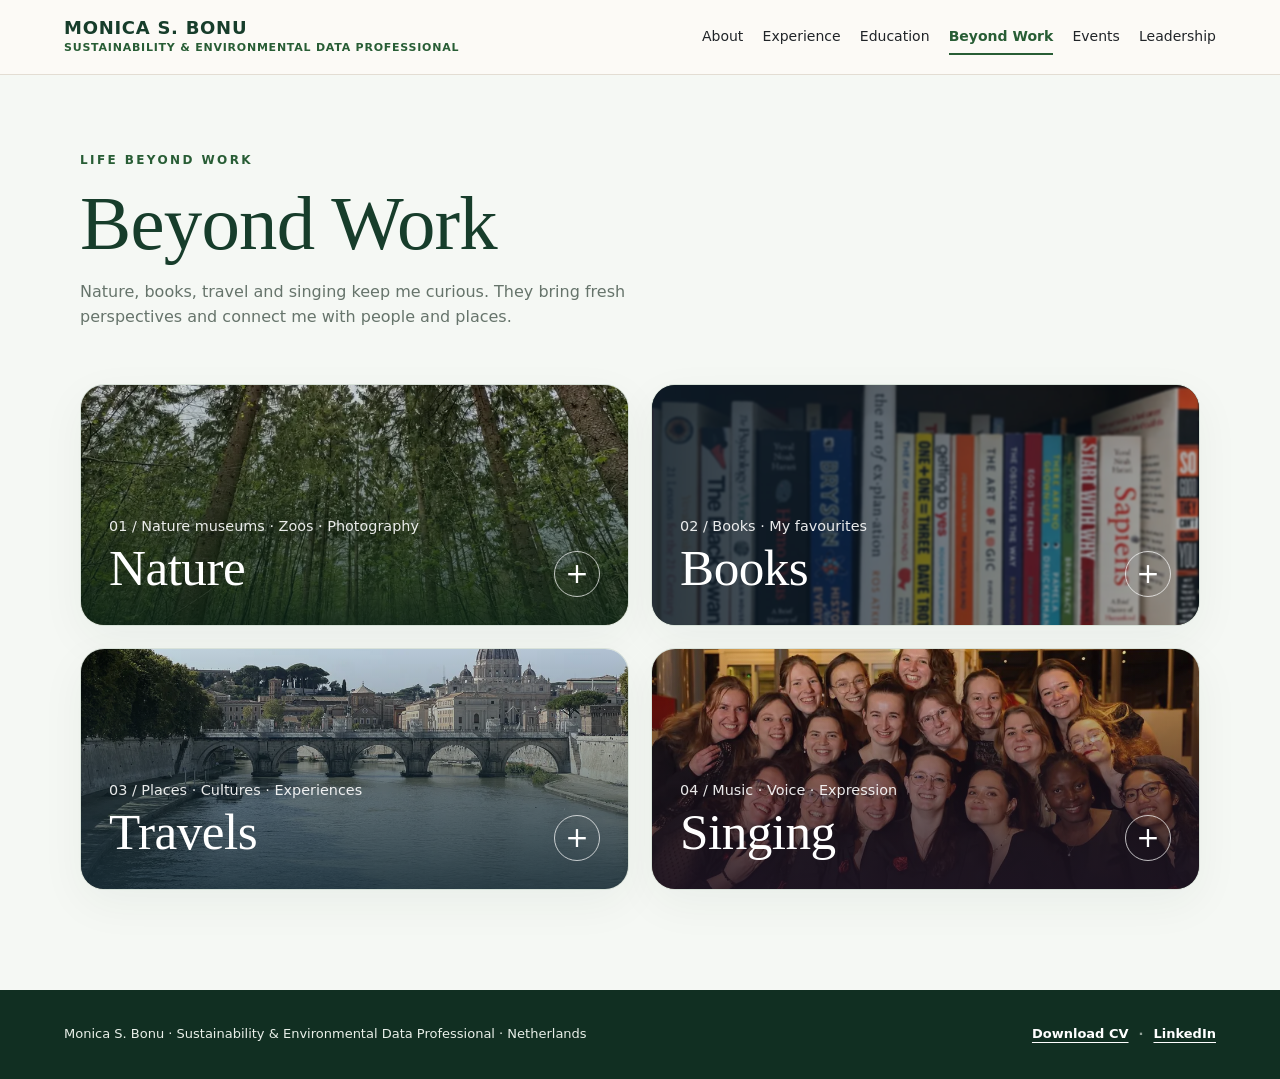
==== beyond-work.html @ 3285ba7b "Add files via upload Website redesign" ====
<!DOCTYPE html>

<html lang="en"><head><meta charset="utf-8"/><meta content="width=device-width, initial-scale=1" name="viewport"/><title>Beyond Work | Monica S. Bonu</title><link rel="icon" href="assets/favicon.svg" type="image/svg+xml"/><link rel="icon" href="assets/favicon-32.png" sizes="32x32" type="image/png"/><link rel="apple-touch-icon" href="assets/apple-touch-icon.png"/><meta name="description" content="Beyond work: nature, books, travel and choir singing. The interests that keep Monica S. Bonu curious and connected."/><link rel="canonical" href="https://monica-bonu.github.io/beyond-work.html"/><meta property="og:type" content="website"/><meta property="og:site_name" content="Monica S. Bonu"/><meta property="og:title" content="Beyond Work | Monica S. Bonu"/><meta property="og:description" content="Beyond work: nature, books, travel and choir singing. The interests that keep Monica S. Bonu curious and connected."/><meta property="og:url" content="https://monica-bonu.github.io/beyond-work.html"/><meta property="og:image" content="https://monica-bonu.github.io/assets/og-image.jpg"/><meta property="og:image:width" content="1200"/><meta property="og:image:height" content="630"/><meta property="og:image:alt" content="Monica S. Bonu, Sustainability and Environmental Data Professional"/><meta name="twitter:card" content="summary_large_image"/><style>
:root{--forest:#173d2b;--leaf:#285d35;--mist:#f5f8f4;--ink:#202c25;--muted:#66746b;--line:#d8e2d9}*{box-sizing:border-box}body{margin:0;background:var(--mist);color:var(--ink);font:16px/1.6 Inter,Arial,sans-serif}a{color:inherit;text-decoration:none}.shell{width:min(1120px,90%);margin:auto}header{background:#fff;border-bottom:1px solid var(--line);position:sticky;top:0;z-index:3}nav{display:flex;align-items:center;justify-content:space-between;min-height:76px;gap:20px}.brand{font-weight:800;letter-spacing:.06em;color:var(--forest)}.links{display:flex;gap:25px;flex-wrap:wrap}.links a{font-size:.92rem}.links .active{color:var(--leaf);font-weight:800}.intro{padding:76px 0 34px}.eyebrow{font-size:.75rem;text-transform:uppercase;letter-spacing:.2em;color:var(--leaf);font-weight:800}h1{font:normal clamp(2.8rem,6vw,5rem)/1.1 Georgia,serif;color:var(--forest);margin:12px 0} .intro p{color:var(--muted);max-width:550px;margin:0}.gallery{padding:20px 0 100px}.interest{background:#fff;border:1px solid var(--line);border-radius:24px;overflow:hidden;box-shadow:0 14px 45px #173d2b0d}.interest summary{cursor:pointer;list-style:none}.interest summary::-webkit-details-marker{display:none}.cover{height:clamp(190px,28vw,290px);position:relative;display:flex;align-items:end;padding:clamp(24px,5vw,52px);background:linear-gradient(0deg,rgba(9,35,21,.8),transparent 70%),radial-gradient(ellipse at 72% 18%,#b5c7a0 0%,transparent 40%),linear-gradient(135deg,#3f6c4c,#7c9c72 48%,#ced6b2);color:white}.cover:before{content:'PHOTO PLACEHOLDER';position:absolute;top:24px;right:24px;border:1px solid #ffffff8a;padding:6px 12px;border-radius:30px;font-size:.68rem;letter-spacing:.15em}.cover h2{font:normal clamp(2.4rem,5vw,4.2rem) Georgia,serif;margin:0}.cover small{display:block;font-size:.9rem;opacity:.9}.expand{margin-left:auto;border:1px solid #ffffffb8;border-radius:50%;width:46px;height:46px;display:grid;place-items:center;font-size:28px;line-height:1}.expand:after{content:'+'}.interest[open] .expand:after{content:'−'}.interest summary:focus-visible{outline:3px solid #b7c95a;outline-offset:-5px}.inside{padding:clamp(20px,4vw,42px)}.inside h3{font-size:.8rem;text-transform:uppercase;letter-spacing:.14em;color:var(--leaf);margin:0 0 18px}.photos{display:grid;grid-template-columns:repeat(3,minmax(0,1fr));gap:12px}.placeholder{min-height:0;aspect-ratio:5/4;border-radius:16px;display:flex;align-items:center;justify-content:center;text-align:center;padding:18px;color:#355943;font-size:.83rem;letter-spacing:.08em;text-transform:uppercase;border:1px dashed #86a18a;background:linear-gradient(145deg,#e1eadd,#bed0bd)}.placeholder:first-child{background:linear-gradient(140deg,#b6c9a4,#e6eddd)}.placeholder:nth-child(2){background:linear-gradient(140deg,#dce9da,#a3bfa6)}.reflection{max-width:730px;font:normal clamp(1.1rem,2.3vw,1.45rem)/1.6 Georgia,serif;color:var(--forest);margin:0 0 24px}.coming{margin-top:32px;color:var(--muted);font-size:.88rem}.coming strong{color:var(--forest)}footer{border-top:1px solid var(--line);padding:30px 0;color:var(--muted);font-size:.82rem}@media(max-width:650px){nav{padding:15px 0;align-items:start;flex-direction:column}.links{gap:14px}.photos{grid-template-columns:repeat(2,minmax(0,1fr))}.photos .placeholder:last-child{grid-column:1/-1;aspect-ratio:2/1}.placeholder{min-height:0;padding:12px;font-size:.72rem}.cover{height:210px;min-height:0}}

.gallery .interest + .interest{margin-top:22px}.books-cover{background:linear-gradient(0deg,rgba(35,29,21,.78),transparent 75%),radial-gradient(ellipse at 78% 20%,#e4c9a2 0%,transparent 40%),linear-gradient(135deg,#6c5946,#a68b6c 52%,#d8c7ab)}.books-photos .placeholder{background:linear-gradient(145deg,#eee5d9,#d5c4ad);border-color:#b9a58b;color:#67523e}.books-photos .placeholder:nth-child(2){background:linear-gradient(145deg,#e1d2bf,#f1e8dc)}.books-photos .placeholder:nth-child(3){background:linear-gradient(145deg,#f0e7da,#d2bca0)}
 .books-photos{display:grid;grid-template-columns:repeat(4,minmax(0,1fr));gap:12px}.books-photos .placeholder{aspect-ratio:3/4;min-height:0;padding:12px;text-align:center}.books-photos .placeholder:nth-child(4){background:linear-gradient(145deg,#e9dfd0,#cdb89d)}@media(max-width:650px){.books-photos{grid-template-columns:repeat(2,minmax(0,1fr))}} 
/* Compact, horizontally scrollable photo galleries */
.photo-carousel{display:flex;align-items:center;gap:10px;min-width:0}
.photo-track{display:flex;gap:12px;overflow-x:auto;scroll-snap-type:x mandatory;scroll-behavior:smooth;scrollbar-width:thin;scrollbar-color:#9ab29d transparent;flex:1;min-width:0;padding:4px 2px 12px}
.photo-track .placeholder{flex:0 0 clamp(150px,25%,230px);scroll-snap-align:start;aspect-ratio:5/4}
.books-photos.photo-track .placeholder{flex-basis:clamp(125px,21%,185px);aspect-ratio:3/4}
.carousel-arrow{flex:0 0 38px;height:38px;border:1px solid var(--line);border-radius:50%;background:#fff;color:var(--forest);font-size:25px;cursor:pointer;display:grid;place-items:center;line-height:1}
.carousel-arrow:hover{background:var(--mist)}.carousel-arrow:focus-visible{outline:2px solid var(--leaf);outline-offset:2px}.carousel-arrow:disabled{opacity:.35;cursor:default}
@media(max-width:650px){.photo-track .placeholder{flex-basis:72%;aspect-ratio:5/4}.books-photos.photo-track .placeholder{flex-basis:54%;aspect-ratio:3/4}.carousel-arrow{flex-basis:32px;height:32px;font-size:21px}.photo-track .placeholder:last-child{grid-column:auto;aspect-ratio:5/4}.books-photos.photo-track .placeholder:last-child{aspect-ratio:3/4}}

.travels-cover{background:linear-gradient(0deg,rgba(24,45,55,.82),transparent 75%),radial-gradient(ellipse at 75% 20%,#e4d4ac 0%,transparent 42%),linear-gradient(135deg,#426f7b,#83a5a4 52%,#d3c4a3)}.travels-photos .placeholder{background:linear-gradient(145deg,#dbe9e7,#b6d0cf);border-color:#8caeb1;color:#315660}.travels-photos .placeholder:nth-child(2){background:linear-gradient(145deg,#e7e4d8,#bbcfcb)}.travels-photos .placeholder:nth-child(3){background:linear-gradient(145deg,#c5d8d5,#e3ece6)}.travels-photos .placeholder:nth-child(4){background:linear-gradient(145deg,#d9e6e6,#a8c3c5)}

.singing-cover{background:linear-gradient(0deg,rgba(43,25,49,.83),transparent 75%),radial-gradient(ellipse at 76% 18%,#d9b4cf 0%,transparent 42%),linear-gradient(135deg,#59405f,#947b9c 52%,#d6bdc9)}.singing-photos .placeholder{background:linear-gradient(145deg,#eee0ec,#d2bcd5);border-color:#b29ab8;color:#604665}.singing-photos .placeholder:nth-child(2){background:linear-gradient(145deg,#dfd3e8,#c9b2d2)}.singing-photos .placeholder:nth-child(3){background:linear-gradient(145deg,#e7d7df,#bfa9ce)}.singing-photos .placeholder:nth-child(4){background:linear-gradient(145deg,#d7c7dc,#f0e2e8)}

.cooking-cover{background:linear-gradient(0deg,rgba(56,42,25,.83),transparent 75%),radial-gradient(ellipse at 76% 18%,#f1d2a4 0%,transparent 42%),linear-gradient(135deg,#866044,#c19b73 52%,#e3c9a3)}.cooking-photos .placeholder{background:linear-gradient(145deg,#f6e9d7,#e8cba6);border-color:#d2b28d;color:#725037}.cooking-photos .placeholder:nth-child(2){background:linear-gradient(145deg,#e5eddc,#c7d7b5)}.cooking-photos .placeholder:nth-child(3){background:linear-gradient(145deg,#f1d9c9,#e4bba5)}.cooking-photos .placeholder:nth-child(4){background:linear-gradient(145deg,#ede2cc,#d3c09b)}
.fashion-cover{background:linear-gradient(0deg,rgba(42,29,43,.84),transparent 75%),radial-gradient(ellipse at 76% 18%,#e8c8db 0%,transparent 42%),linear-gradient(135deg,#6d536c,#b28aa9 52%,#ead5df)}.fashion-photos .placeholder{background:linear-gradient(145deg,#f3e5ef,#d9b9d1);border-color:#c59ebc;color:#684b64}.fashion-photos .placeholder:nth-child(2){background:linear-gradient(145deg,#e5e2ef,#c4bfda)}.fashion-photos .placeholder:nth-child(3){background:linear-gradient(145deg,#f1dfd9,#dfbcb3)}.fashion-photos .placeholder:nth-child(4){background:linear-gradient(145deg,#e9e0e9,#d0bed1)}
/* Personal photographs */
.cover.has-photo{background-size:cover;background-repeat:no-repeat}
.cover.has-photo:before{display:none}
.nature-cover{background-image:linear-gradient(0deg,rgba(9,35,21,.84),rgba(9,35,21,.12)),url('assets/photos/forest.webp');background-position:center 58%}
.books-cover.has-photo{background-image:linear-gradient(90deg,rgba(13,28,42,.92),rgba(13,28,42,.3)),url('assets/photos/book-explanation.webp');background-position:center 42%}
.travels-cover.has-photo{background-image:linear-gradient(0deg,rgba(24,45,55,.88),rgba(24,45,55,.08)),url('assets/photos/travel/river-bridge-960.webp');background-position:center 66%}
.photo-card{display:block;flex:0 0 clamp(220px,32%,340px);scroll-snap-align:start;border:1px solid var(--line);border-radius:16px;overflow:hidden;background:var(--mist)}
.photo-card figure{margin:0}.photo-card img{display:block;width:100%;height:260px;object-fit:cover}.photo-card figcaption{padding:12px 14px;font-size:.85rem;color:var(--forest)}
.photo-card.book-card{flex-basis:240px}.book-card img{height:320px;object-fit:contain;background:#102536}
.photo-card:focus-visible{outline:3px solid var(--leaf);outline-offset:2px}
@media(max-width:650px){.photo-card{flex-basis:84%}.photo-card img{height:250px}.photo-card.book-card{flex-basis:80%}.book-card img{height:320px}}
@media(prefers-reduced-motion:reduce){.photo-track{scroll-behavior:auto}}

/* Responsive two-column interests layout */
.gallery{display:grid;grid-template-columns:repeat(2,minmax(0,1fr));gap:24px;align-items:start}
.gallery .interest{min-width:0;margin:0}
.gallery .interest + .interest{margin-top:0}
.gallery .cover{height:clamp(210px,23vw,270px);padding:clamp(22px,3vw,36px)}
.gallery .cover h2{font-size:clamp(2.2rem,4vw,3.5rem)}
.gallery .inside{padding:clamp(18px,2.5vw,30px)}
.gallery .photo-card{flex-basis:clamp(170px,75%,300px)}
.gallery .photo-card.book-card{flex-basis:clamp(170px,75%,240px)}
@media(max-width:700px){
 .gallery{grid-template-columns:minmax(0,1fr);gap:20px}
 .gallery .cover{height:210px}
 .gallery .photo-card{flex-basis:84%}
 .gallery .photo-card.book-card{flex-basis:80%}
}

/* Restored approved layout and banners */
.gallery{display:grid;grid-template-columns:repeat(2,minmax(0,1fr));gap:22px;align-items:start}
.gallery .interest{min-width:0}.gallery .interest + .interest{margin-top:0}
.gallery .cover{height:240px;padding:28px;gap:16px;overflow:hidden}
.gallery .cover h2{font-size:clamp(2.2rem,4vw,3.3rem)}
.gallery .expand{flex-shrink:0}.gallery .inside{padding:24px}
.nature-cover.has-photo{background-image:linear-gradient(0deg,rgba(9,35,21,.84),rgba(9,35,21,.12)),url('assets/photos/nature/banner.webp');background-position:center 68%;background-size:cover}
.books-cover.has-photo{background:#26312f;isolation:isolate}
.books-cover.has-photo:after{content:"";position:absolute;inset:-3px;background:linear-gradient(90deg,rgba(13,28,42,.88),rgba(13,28,42,.3)),url('assets/photos/books/bookshelf-960.webp') center 55%/cover;filter:blur(1.2px);z-index:-1;pointer-events:none}
.books-photos .book-card img{background:#f2eee7;object-fit:contain}
img{-webkit-user-drag:none;-webkit-touch-callout:none;user-select:none}
@media(max-width:650px){.gallery{grid-template-columns:minmax(0,1fr)}.gallery .cover{height:210px;padding:24px}}

.singing-cover.has-photo{background-image:linear-gradient(0deg,rgba(30,20,35,.85),rgba(30,20,35,.12)),url('assets/photos/singing/choir-friends-960.webp');background-position:center 40%;background-size:cover}
.singing-photos .photo-card img{object-fit:contain;background:#f1edf2}
</style><link rel="stylesheet" href="assets/site.css"/><script src="assets/site.js" defer></script></head><body><header class="site-header"><div class="site-header-inner"><a class="site-brand" href="index.html"><span class="site-name">Monica S. Bonu</span><span class="site-role">Sustainability &amp; Environmental Data Professional</span></a><nav class="site-nav" id="site-menu" aria-label="Main"><a href="index.html">About</a><a href="experience.html">Experience</a><a href="education.html">Education</a><a href="beyond-work.html" class="active" aria-current="page">Beyond Work</a><a href="events.html">Events</a><a href="leadership.html">Leadership</a></nav></div></header><main><section class="intro shell"><div class="eyebrow">Life beyond work</div><h1>Beyond Work</h1><p>Nature, books, travel and singing keep me curious. They bring fresh perspectives and connect me with people and places.</p></section><section class="gallery shell"><details class="interest"><summary aria-label="Expand Nature photo gallery"><div class="cover nature-cover has-photo"><div><small>01 / Nature museums · Zoos · Photography</small><h2>Nature</h2></div><span aria-hidden="true" class="expand"></span></div></summary><div class="inside"><p class="reflection">I find nature fascinating. Whether I'm in a nature museum, at a zoo or taking photographs, I'm reminded how much we can learn from it.</p><h3>Moments in nature · Photo gallery</h3><div class="photo-carousel"><button aria-controls="interest-gallery-1" aria-label="Scroll photos left" class="carousel-arrow" data-direction="-1" type="button">‹</button><div class="photo-track" id="interest-gallery-1"><div class="photo-card"><figure><img draggable="false" src="assets/photos/nature/forest-480.webp" srcset="assets/photos/nature/forest-480.webp 1x, assets/photos/nature/forest-960.webp 2x" alt="Oosterbeek West" width="360" height="480" loading="lazy" decoding="async"/><figcaption>Oosterbeek West</figcaption></figure></div><div class="photo-card"><figure><img draggable="false" src="assets/photos/nature/niagara-480.webp" srcset="assets/photos/nature/niagara-480.webp 1x, assets/photos/nature/niagara-960.webp 2x" alt="Niagara Falls, Canada" width="480" height="360" loading="lazy" decoding="async"/><figcaption>Niagara Falls, Canada</figcaption></figure></div><div class="photo-card"><figure><img draggable="false" src="assets/photos/nature/flamingos-480.webp" srcset="assets/photos/nature/flamingos-480.webp 1x, assets/photos/nature/flamingos-960.webp 2x" alt="Flamingos: Ouwehands Dierenpark Rhenen" width="480" height="270" loading="lazy" decoding="async"/><figcaption>Flamingos: Ouwehands Dierenpark Rhenen</figcaption></figure></div><div class="photo-card"><figure><img draggable="false" src="assets/photos/nature/beach-480.webp" srcset="assets/photos/nature/beach-480.webp 1x, assets/photos/nature/beach-960.webp 2x" alt="Scheveningen Beach, Den Haag" width="480" height="360" loading="lazy" decoding="async"/><figcaption>Scheveningen Beach, Den Haag</figcaption></figure></div></div><button aria-controls="interest-gallery-1" aria-label="Scroll photos right" class="carousel-arrow" data-direction="1" type="button">›</button></div></div></details><details class="interest"><summary aria-label="Expand Books photo gallery"><div class="cover books-cover has-photo"><div><small>02 / Books · My favourites</small><h2>Books</h2></div><span aria-hidden="true" class="expand"></span></div></summary><div class="inside"><p class="reflection">I enjoy books about how people think, decide and communicate. They shape how I approach complex questions and explain my work.</p><h3>Favourite Books</h3><div class="photo-carousel"><button aria-controls="interest-gallery-2" aria-label="Scroll photos left" class="carousel-arrow" data-direction="-1" type="button">‹</button><div class="books-photos photo-track" id="interest-gallery-2"><div class="photo-card book-card"><figure><img draggable="false" src="assets/photos/books/sapiens-480.webp" srcset="assets/photos/books/sapiens-480.webp 1x, assets/photos/books/sapiens-960.webp 2x" alt="Sapiens · Yuval Noah Harari" width="341" height="480" loading="lazy" decoding="async"/><figcaption>Sapiens · Yuval Noah Harari</figcaption></figure></div><div class="photo-card book-card"><figure><img draggable="false" src="assets/photos/books/start-with-why-480.webp" srcset="assets/photos/books/start-with-why-480.webp 1x, assets/photos/books/start-with-why-960.webp 2x" alt="Start With Why · Simon Sinek" width="319" height="480" loading="lazy" decoding="async"/><figcaption>Start With Why · Simon Sinek</figcaption></figure></div><div class="photo-card book-card"><figure><img draggable="false" src="assets/photos/books/art-of-explanation-480.webp" srcset="assets/photos/books/art-of-explanation-480.webp 1x, assets/photos/books/art-of-explanation-960.webp 2x" alt="The Art of Explanation · Ros Atkins" width="327" height="480" loading="lazy" decoding="async"/><figcaption>The Art of Explanation · Ros Atkins</figcaption></figure></div><div class="photo-card book-card"><figure><img draggable="false" src="assets/photos/books/thinking-fast-and-slow-480.webp" srcset="assets/photos/books/thinking-fast-and-slow-480.webp 1x, assets/photos/books/thinking-fast-and-slow-960.webp 2x" alt="Thinking, Fast and Slow · Daniel Kahneman" width="324" height="480" loading="lazy" decoding="async"/><figcaption>Thinking, Fast and Slow · Daniel Kahneman</figcaption></figure></div></div><button aria-controls="interest-gallery-2" aria-label="Scroll photos right" class="carousel-arrow" data-direction="1" type="button">›</button></div></div></details><details class="interest"><summary aria-label="Expand Travels photo gallery"><div class="cover travels-cover has-photo"><div><small>03 / Places · Cultures · Experiences</small><h2>Travels</h2></div><span aria-hidden="true" class="expand"></span></div></summary><div class="inside"><p class="reflection">Travel lets me see how different cities manage space, water and heritage. It's where my planning background meets my curiosity.</p><h3>Places I've explored · Photo gallery</h3><div class="photo-carousel"><button aria-controls="interest-gallery-3" aria-label="Scroll travel photos left" class="carousel-arrow" data-direction="-1" type="button">‹</button><div class="travels-photos photo-track" id="interest-gallery-3"><div class="photo-card"><figure><img src="assets/photos/travel/river-bridge-480.webp" srcset="assets/photos/travel/river-bridge-480.webp 1x, assets/photos/travel/river-bridge-960.webp 2x" alt="River views, Rome" width="4032" height="3024" loading="lazy" decoding="async"/><figcaption>River views, Rome</figcaption></figure></div><div class="photo-card"><figure><img src="assets/photos/travel/little-mermaid-480.webp" srcset="assets/photos/travel/little-mermaid-480.webp 1x, assets/photos/travel/little-mermaid-960.webp 2x" alt="The Little Mermaid, Copenhagen" width="3024" height="4032" loading="lazy" decoding="async"/><figcaption>The Little Mermaid, Copenhagen</figcaption></figure></div><div class="photo-card"><figure><img src="assets/photos/travel/island-church-480.webp" srcset="assets/photos/travel/island-church-480.webp 1x, assets/photos/travel/island-church-960.webp 2x" alt="Bled Lake, Slovenia" width="3024" height="4032" loading="lazy" decoding="async"/><figcaption>Bled Lake, Slovenia</figcaption></figure></div><div class="photo-card"><figure><img src="assets/photos/travel/toronto-480.webp" srcset="assets/photos/travel/toronto-480.webp 1x, assets/photos/travel/toronto-960.webp 2x" alt="Toronto, Canada" width="4032" height="3024" loading="lazy" decoding="async"/><figcaption>Toronto, Canada</figcaption></figure></div><div class="photo-card"><figure><img src="assets/photos/travel/colosseum-480.webp" srcset="assets/photos/travel/colosseum-480.webp 1x, assets/photos/travel/colosseum-960.webp 2x" alt="Colosseum, Rome" width="4032" height="3024" loading="lazy" decoding="async"/><figcaption>Colosseum, Rome</figcaption></figure></div></div><button aria-controls="interest-gallery-3" aria-label="Scroll travel photos right" class="carousel-arrow" data-direction="1" type="button">›</button></div></div></details><details class="interest"><summary aria-label="Expand Singing photo gallery"><div class="cover singing-cover has-photo"><div><small>04 / Music · Voice · Expression</small><h2>Singing</h2></div><span aria-hidden="true" class="expand"></span></div></summary><div class="inside"><p class="reflection">From 2022 to 2024, I sang with WSKOV, the Wageningen student choir and orchestra, and served on its <a href="leadership.html">Music Selection Committee</a>.</p><h3>Singing moments · Photo gallery</h3><div class="photo-carousel"><button aria-controls="interest-gallery-4" aria-label="Scroll singing photos left" class="carousel-arrow" data-direction="-1" type="button">‹</button><div class="singing-photos photo-track" id="interest-gallery-4"><div class="photo-card"><figure><img src="assets/photos/singing/choir-performance-480.webp" srcset="assets/photos/singing/choir-performance-480.webp 1x, assets/photos/singing/choir-performance-960.webp 2x" alt="A choir performing with music folders" width="2048" height="1365" loading="lazy" decoding="async"/><figcaption>WSKOV concert 2022</figcaption></figure></div><div class="photo-card"><figure><img src="assets/photos/singing/choir-portrait-480.webp" srcset="assets/photos/singing/choir-portrait-480.webp 1x, assets/photos/singing/choir-portrait-960.webp 2x" alt="Black-and-white choir group portrait in a church" width="3377" height="3024" loading="lazy" decoding="async"/><figcaption>WSKOV concert 2022</figcaption></figure></div><div class="photo-card"><figure><img src="assets/photos/singing/concert-480.webp" srcset="assets/photos/singing/concert-480.webp 1x, assets/photos/singing/concert-960.webp 2x" alt="Choir members and orchestral musicians in a concert venue" width="4032" height="3024" loading="lazy" decoding="async"/><figcaption>WSKOV concert 2023</figcaption></figure></div><div class="photo-card"><figure><img src="assets/photos/singing/choir-friends-480.webp" srcset="assets/photos/singing/choir-friends-480.webp 1x, assets/photos/singing/choir-friends-960.webp 2x" alt="Choir members gathered for a group photograph" width="1080" height="668" loading="lazy" decoding="async"/><figcaption>WSKOV concert 2024</figcaption></figure></div><div class="photo-card"><figure><img src="assets/photos/singing/performance-480.webp" srcset="assets/photos/singing/performance-480.webp 1x, assets/photos/singing/performance-960.webp 2x" alt="Monica singing from a music score" width="1080" height="1920" loading="lazy" decoding="async"/><figcaption>In performance</figcaption></figure></div></div><button aria-controls="interest-gallery-4" aria-label="Scroll singing photos right" class="carousel-arrow" data-direction="1" type="button">›</button></div></div></details></section></main><footer class="site-footer"><div class="site-footer-inner"><div class="site-footer-name">Monica S. Bonu · Sustainability &amp; Environmental Data Professional · Netherlands</div><div class="site-footer-links"><a href="Monica-Bonu-CV.pdf" download>Download CV</a><span aria-hidden="true">·</span><a href="https://www.linkedin.com/in/monica-bonu" target="_blank" rel="noopener noreferrer">LinkedIn</a></div></div></footer><script>document.querySelectorAll('.photo-carousel').forEach(carousel => {
  const track = carousel.querySelector('.photo-track');
  const buttons = carousel.querySelectorAll('.carousel-arrow');
  function updateButtons(){
    buttons[0].disabled = track.scrollLeft <= 2;
    buttons[1].disabled = track.scrollLeft + track.clientWidth >= track.scrollWidth - 2;
  }
  buttons.forEach(button => button.addEventListener('click', () => {
    const item = track.querySelector('.photo-card, .placeholder');
    const distance = item ? item.getBoundingClientRect().width + 12 : track.clientWidth * .75;
    track.scrollBy({left: Number(button.dataset.direction) * distance, behavior:'smooth'});
  }));
  track.addEventListener('scroll', updateButtons, {passive:true});
  new ResizeObserver(updateButtons).observe(track);
  carousel.closest('details').addEventListener('toggle', updateButtons);
  updateButtons();
});</script><script src="assets/image-protection.js" defer></script></body></html>
---- assets/site.css ----
/* Shared site styles - mobile menu */
.menu-toggle{display:none;align-items:center;justify-content:center;width:44px;height:44px;margin-left:auto;padding:0;border:1px solid rgba(23,61,43,.25);border-radius:10px;background:#fff;color:#173d2b;cursor:pointer;flex-shrink:0}
.menu-toggle:focus-visible{outline:3px solid #39734b;outline-offset:2px}
.menu-toggle-bars,.menu-toggle-bars:before,.menu-toggle-bars:after{display:block;width:20px;height:2px;background:currentColor;border-radius:2px;transition:transform .2s ease,background .2s ease}
.menu-toggle-bars{position:relative}
.menu-toggle-bars:before,.menu-toggle-bars:after{content:"";position:absolute;left:0}
.menu-toggle-bars:before{top:-6px}.menu-toggle-bars:after{top:6px}
.menu-open .menu-toggle-bars{background:transparent}
.menu-open .menu-toggle-bars:before{transform:translateY(6px) rotate(45deg)}
.menu-open .menu-toggle-bars:after{transform:translateY(-6px) rotate(-45deg)}
@media(max-width:900px){
  header{position:sticky;top:0}
  header nav.shell,header .header-inner{flex-direction:row!important;align-items:center!important;flex-wrap:nowrap!important;padding-top:0!important;padding-bottom:0!important;min-height:68px}
  .menu-toggle{display:inline-flex}
  header .links,header .nav{display:none!important}
  header.menu-open .links,header.menu-open .nav{display:flex!important;flex-direction:column;gap:0;position:absolute;top:100%;left:0;right:0;background:#fcfaf6;padding:8px 6vw 18px;border-bottom:1px solid #d8d1c7;box-shadow:0 14px 30px rgba(17,47,34,.12);max-height:calc(100vh - 80px);overflow-y:auto}
  header.menu-open .links a,header.menu-open .nav a{display:block;padding:13px 0;font-size:15px!important;letter-spacing:.02em;border-bottom:1px solid rgba(23,61,43,.1);text-decoration:none}
  header.menu-open .links a:last-child,header.menu-open .nav a:last-child{border-bottom:0}
}
@media(prefers-reduced-motion:reduce){.menu-toggle-bars,.menu-toggle-bars:before,.menu-toggle-bars:after{transition:none}}

/* Home hero headline */
.hero h1.hero-title{font-size:clamp(36px,4.2vw,56px);line-height:1.08;letter-spacing:-.025em;margin:14px 0 22px;color:#173d2b}
.hero-lead{font-size:clamp(18px,1.6vw,21px);line-height:1.6;color:#2f3a34;max-width:640px;margin:0 0 30px;padding-bottom:28px;border-bottom:1px solid #d8d1c7}

/* Header positioning line - larger and upright for readability */
header .sub{font-size:12px;font-style:normal;letter-spacing:.08em;margin-top:2px}
@media(max-width:480px){header .sub{font-size:10.5px;letter-spacing:.05em;line-height:1.4}}
header .sub,header .nav a{white-space:nowrap}
header .nav{gap:clamp(14px,1.6vw,24px)}
@media(max-width:480px){header .sub{white-space:normal}}
/* Home header: use the menu button below 1180px so the long nav never overflows */
@media(max-width:1180px){
  header .header-inner .menu-toggle{display:inline-flex}
  header .header-inner .nav{display:none!important}
  header.menu-open .header-inner .nav{display:flex!important;flex-direction:column;gap:0;position:absolute;top:100%;left:0;right:0;background:#fcfaf6;padding:8px 6vw 18px;border-bottom:1px solid #d8d1c7;box-shadow:0 14px 30px rgba(17,47,34,.12)}
  header.menu-open .header-inner .nav a{display:block;padding:13px 0;font-size:15px!important;border-bottom:1px solid rgba(23,61,43,.1);text-decoration:none}
  header.menu-open .header-inner .nav a:last-child{border-bottom:0}
}

/* Contact buttons (hero) and footer contact links */
.hero-cta{display:flex;flex-wrap:wrap;gap:12px;margin:0 0 34px}
.hero-cta .button{display:inline-flex;align-items:center;gap:9px;padding:13px 20px;border-radius:999px;font-size:13px;font-weight:800;letter-spacing:.03em;text-decoration:none;border:1.5px solid #173d2b;transition:background .15s,color .15s}
.hero-cta .cta-primary{background:#173d2b;color:#fff}
.hero-cta .cta-primary:hover{background:#285d35;border-color:#285d35}
.hero-cta .cta-secondary{background:transparent;color:#173d2b}
.hero-cta .cta-secondary:hover{background:#173d2b;color:#fff}
.hero-cta .button:focus-visible,.footer-contact a:focus-visible{outline:3px solid #39734b;outline-offset:3px}
.footer-contact{display:block;margin-top:14px;font-size:13px;font-weight:700}
.footer-contact a{color:inherit;text-decoration:underline;text-underline-offset:4px}
.footer-contact span{margin:0 10px;opacity:.6}
.contact .contact-list{align-content:start;gap:14px}

/* Home contact section */
.home-contact{padding:90px 0 100px;background:#fcfaf6;border-top:1px solid #d8d1c7}
.home-contact-box{background:#173d2b;color:#fff;border-radius:26px;padding:48px;display:grid;grid-template-columns:1.3fr 1fr;gap:40px;align-items:center}
.home-contact .eyebrow{color:#a9d2b0}
.home-contact h2{font-size:clamp(28px,3.2vw,40px);line-height:1.12;margin:10px 0 12px;color:#fff}
.home-contact p{margin:0;color:#d6dfd9;font-size:16px}
.home-contact-links{display:flex;flex-wrap:wrap;gap:12px;justify-content:flex-end}
.hc-btn{display:inline-block;padding:13px 22px;border-radius:999px;font-size:13px;font-weight:800;letter-spacing:.03em;text-decoration:none;border:1.5px solid #fff}
.hc-primary{background:#fff;color:#173d2b}.hc-primary:hover{background:#dfe6d9}
.hc-secondary{color:#fff}.hc-secondary:hover{background:rgba(255,255,255,.12)}
.hc-btn:focus-visible{outline:3px solid #d8bc86;outline-offset:3px}
@media(max-width:800px){.home-contact{padding:60px 0}.home-contact-box{grid-template-columns:1fr;padding:32px 26px;gap:24px}.home-contact-links{justify-content:flex-start}}
/* Tighter space above the home headline */
.hero h1.hero-title{margin-top:0}
.hero .hero-copy{padding-top:56px;padding-bottom:56px}
.hero{min-height:0}
@media(max-width:900px){.hero .hero-copy{padding-top:40px}}

/* Experience page: open project cards */
#projects .project{display:flex;flex-direction:column}
#projects .project h3{font-size:1.15rem;line-height:1.3;margin:0 0 6px}
#projects .project .meta{white-space:normal}
#projects .project-summary{margin:14px 0 12px;font-weight:600;color:#18231d;line-height:1.5}
#projects .project-tags{gap:6px;margin-bottom:4px}
#projects .project-tags .chip{padding:4px 9px;font-size:.76rem}
#projects .project ul{margin-top:14px;padding-top:14px;border-top:1px solid #d8e2d9}
#projects .project p:last-child{margin:auto 0 0;padding-top:10px;font-weight:700}

/* Collapsible project bullets */
#projects .project-more{margin-top:14px;padding-top:12px;border-top:1px solid #d8e2d9}
#projects .project-more summary{cursor:pointer;list-style:none;display:inline-flex;align-items:center;gap:8px;font-weight:700;font-size:.92rem;color:#39734b;padding:4px 0}
#projects .project-more summary::-webkit-details-marker{display:none}
#projects .project-more summary::after{content:"+";font-size:1.2rem;line-height:1;font-weight:400}
#projects .project-more[open] summary::after{content:"\2212"}
#projects .project-more summary:hover{text-decoration:underline}
#projects .project-more summary:focus-visible{outline:2px solid #39734b;outline-offset:4px;border-radius:4px}
#projects .project-more .pm-open,#projects .project-more[open] .pm-closed{display:none}
#projects .project-more[open] .pm-open{display:inline}
#projects .project-more ul{margin-top:10px;padding-top:0;border-top:0}
#projects .grid{align-items:start}
#projects .project p:last-child{margin-top:8px}

/* Home: featured work strip */
.featured{background:#fcfaf6;border-top:1px solid #d8d1c7;padding:64px 0 70px}
.featured-head{display:flex;align-items:baseline;justify-content:space-between;gap:20px;margin-bottom:28px}
.featured-head h2{font-size:clamp(30px,3.2vw,40px);line-height:1.1;margin:0;color:#173d2b}
.featured-all{color:#285d35;font-weight:800;font-size:13px;text-decoration:none;border-bottom:1px solid rgba(40,93,53,.35);padding-bottom:3px;white-space:nowrap}
.featured-grid{display:grid;grid-template-columns:repeat(3,minmax(0,1fr));gap:20px}
.featured-card{display:flex;flex-direction:column;background:#fff;border:1px solid #ded9d0;border-radius:18px;padding:24px;text-decoration:none;color:#202428;transition:border-color .15s,box-shadow .15s,transform .15s}
.featured-card:hover{border-color:#285d35;box-shadow:0 12px 30px rgba(17,47,34,.10);transform:translateY(-2px)}
.featured-card:focus-visible{outline:3px solid #285d35;outline-offset:3px}
.fc-org{font-size:12px;font-weight:700;color:#6d737a;letter-spacing:.02em}
.featured-card h3{font-size:21px;line-height:1.25;margin:8px 0 10px;color:#173d2b}
.featured-card p{font-size:14.5px;line-height:1.6;margin:0 0 16px;color:#4f5853}
.fc-tags{display:flex;flex-wrap:wrap;gap:6px;margin-bottom:18px}
.fc-tags span{background:#dfe6d9;color:#173d2b;border-radius:999px;padding:4px 10px;font-size:12px;font-weight:700}
.fc-more{margin-top:auto;font-size:13px;font-weight:800;color:#285d35}
@media(max-width:900px){.featured-grid{grid-template-columns:1fr}.featured{padding:48px 0 54px}}
#projects .project{scroll-margin-top:96px}
@media(prefers-reduced-motion:reduce){.featured-card{transition:none}.featured-card:hover{transform:none}}

/* Experience page header */
.hero h1.exp-title{font-size:clamp(2.2rem,4.5vw,3.4rem);line-height:1.05;letter-spacing:-.04em;margin:10px 0 16px;color:#173f2a}
.hero p.exp-lead{font-size:clamp(1.05rem,1.5vw,1.25rem);line-height:1.6;color:#2f3a34;max-width:760px;margin:0}

/* Experience page: tighter spacing */
.page-experience .hero{padding:44px 0 36px}
.page-experience .hero h1.exp-title{margin:0 0 12px}
.page-experience .section{padding:44px 0}
.page-experience .section-title{margin-bottom:20px}
.page-experience .section-title h2{font-size:clamp(1.7rem,3vw,2.3rem)}
.page-experience .grid{gap:16px}
.page-experience .card{padding:22px 24px}
.page-experience .skill-card{padding:18px 20px}
.page-experience .skill-card h3{margin-bottom:10px}
.page-experience .role ul{margin-top:12px}
.page-experience .role li{margin:5px 0}
.page-experience #projects .project-summary{margin:10px 0 10px}
.page-experience #projects .project-more{margin-top:10px;padding-top:8px}
.page-experience .company-section{padding-top:28px;padding-bottom:28px}
@media(max-width:800px){.page-experience .hero{padding:32px 0 28px}.page-experience .section{padding:34px 0}.page-experience .card{padding:18px}}

/* ===== Unified design system (fix 12): sans-serif UI, serif headings ===== */
body{font-family:Inter,ui-sans-serif,system-ui,-apple-system,"Segoe UI",Arial,sans-serif}
h1,h2{font-family:Georgia,"Times New Roman",serif!important;letter-spacing:-.01em!important}
/* Header */
.site-header{position:sticky!important;top:0;z-index:50;background:rgba(252,250,246,.96)!important;backdrop-filter:blur(12px);border-top:0!important;border-bottom:1px solid #e3ddd3}
.site-header-inner{width:min(1180px,90vw);margin:0 auto;min-height:74px;display:flex;align-items:center;justify-content:space-between;gap:28px}
.site-brand{display:flex;flex-direction:column;gap:3px;text-decoration:none!important;color:#173d2b;flex-shrink:0}
.site-name{font-size:18px;font-weight:800;letter-spacing:.04em;text-transform:uppercase;line-height:1.1}
.site-role{font-size:11px;font-weight:700;letter-spacing:.07em;text-transform:uppercase;color:#285d35;line-height:1.3}
.site-header .site-nav{display:flex!important;flex-direction:row!important;align-items:center;flex-wrap:nowrap;gap:clamp(14px,1.5vw,22px);height:auto!important;min-height:0!important;padding:0!important}
.site-nav a{font-size:14px;color:#202428;text-decoration:none;white-space:nowrap;padding:6px 0;border-bottom:2px solid transparent}
.site-nav a:hover{color:#285d35}
.site-nav a.active{color:#285d35;font-weight:700;border-bottom-color:#285d35;text-decoration:none}
.site-nav a:focus-visible,.site-brand:focus-visible{outline:3px solid #39734b;outline-offset:3px;border-radius:4px}
.site-header .menu-toggle{margin-left:auto}
@media(max-width:980px){
  .site-header .menu-toggle{display:inline-flex}
  .site-header .site-nav{display:none!important}
  .site-header.menu-open .site-nav{display:flex!important;flex-direction:column!important;align-items:stretch;gap:0;position:absolute;top:100%;left:0;right:0;background:#fcfaf6;padding:8px 5vw 18px!important;border-bottom:1px solid #d8d1c7;box-shadow:0 14px 30px rgba(17,47,34,.12);max-height:calc(100vh - 80px);overflow-y:auto}
  .site-header.menu-open .site-nav a{padding:13px 0;font-size:15px;border-bottom:1px solid rgba(23,61,43,.1)}
  .site-header.menu-open .site-nav a:last-child{border-bottom:0}
  .site-header.menu-open .site-nav a.active{border-bottom-color:rgba(23,61,43,.1)}
}
@media(max-width:480px){.site-name{font-size:16px}.site-role{font-size:9.5px;letter-spacing:.04em}.site-header-inner{min-height:66px;gap:12px}}
/* Footer */
.site-footer{background:#112f22!important;color:#e9efe9!important;padding:34px 0!important;border-top:0!important;text-align:left!important;font-size:13px!important}
.site-footer-inner{width:min(1180px,90vw);margin:0 auto;display:flex;flex-wrap:wrap;justify-content:space-between;align-items:center;gap:12px 24px}
.site-footer-links{font-weight:700}
.site-footer-links a{color:#fff;text-decoration:underline;text-underline-offset:4px}
.site-footer-links span{margin:0 10px;opacity:.6}
.site-footer a:focus-visible{outline:3px solid #d8bc86;outline-offset:3px}

/* Education page heading */
.education-hero h1.edu-title{font-size:clamp(2rem,4vw,3.2rem);line-height:1.08;margin:0 0 14px;color:#173f2a;max-width:620px}
/* Mobile home: headline before portrait */
@media(max-width:900px){
  .hero .hero-copy{order:-1;padding-bottom:28px}
  .hero .photo-panel{padding-top:36px;padding-bottom:36px}
  .hero .portrait{height:340px;max-width:290px;margin:0 auto}
  .hero .photo-caption{margin-left:auto;margin-right:auto;text-align:center}
}
.education-hero{padding:56px 0 44px!important}
@media(max-width:700px){.education-hero{min-height:0!important;padding:290px 0 28px!important;align-items:flex-end}.education-hero:before{bottom:auto!important;height:330px!important;background-size:cover!important;background-position:center 25%!important}.education-hero h1.edu-title{font-size:2rem}}

/* Education: years on fellowships and certifications */
.edu-year{font-size:.86rem;color:#657069;margin-top:2px}

/* Image protection: only Nature and Books photos */
img{-webkit-user-drag:auto;-webkit-touch-callout:default;user-select:auto}
img[src*="/nature/"],img[src*="/books/"],img[src*="photos/forest.webp"],img[src*="book-explanation.webp"]{-webkit-user-drag:none;-webkit-touch-callout:none;user-select:none}

/* Events page: visible takeaways, tags, 3-column grid */
.event-takeaway{margin:12px 0 10px;font-size:.95rem;line-height:1.55;color:#18231d;font-weight:600}
.event-tags{display:flex;flex-wrap:wrap;gap:6px;margin-bottom:6px}
.event-tags span{background:#dfeadf;color:#173f2a;border-radius:999px;padding:4px 10px;font-size:.76rem;font-weight:700}
@media(min-width:1000px){.events{grid-template-columns:repeat(3,minmax(0,1fr))!important;align-items:start}}

/* Leadership page: takeaways and photo layout */
.role-takeaway{margin:10px 0 10px;font-size:.95rem;line-height:1.55;color:#18231d;font-weight:600}
.roles{align-items:start}
.council-photos{grid-template-columns:1fr 1fr!important;gap:10px!important}
.council-photos figure:first-child{grid-column:1/-1}
.council-photos img{aspect-ratio:4/3;object-fit:cover;object-position:center 30%;height:auto}
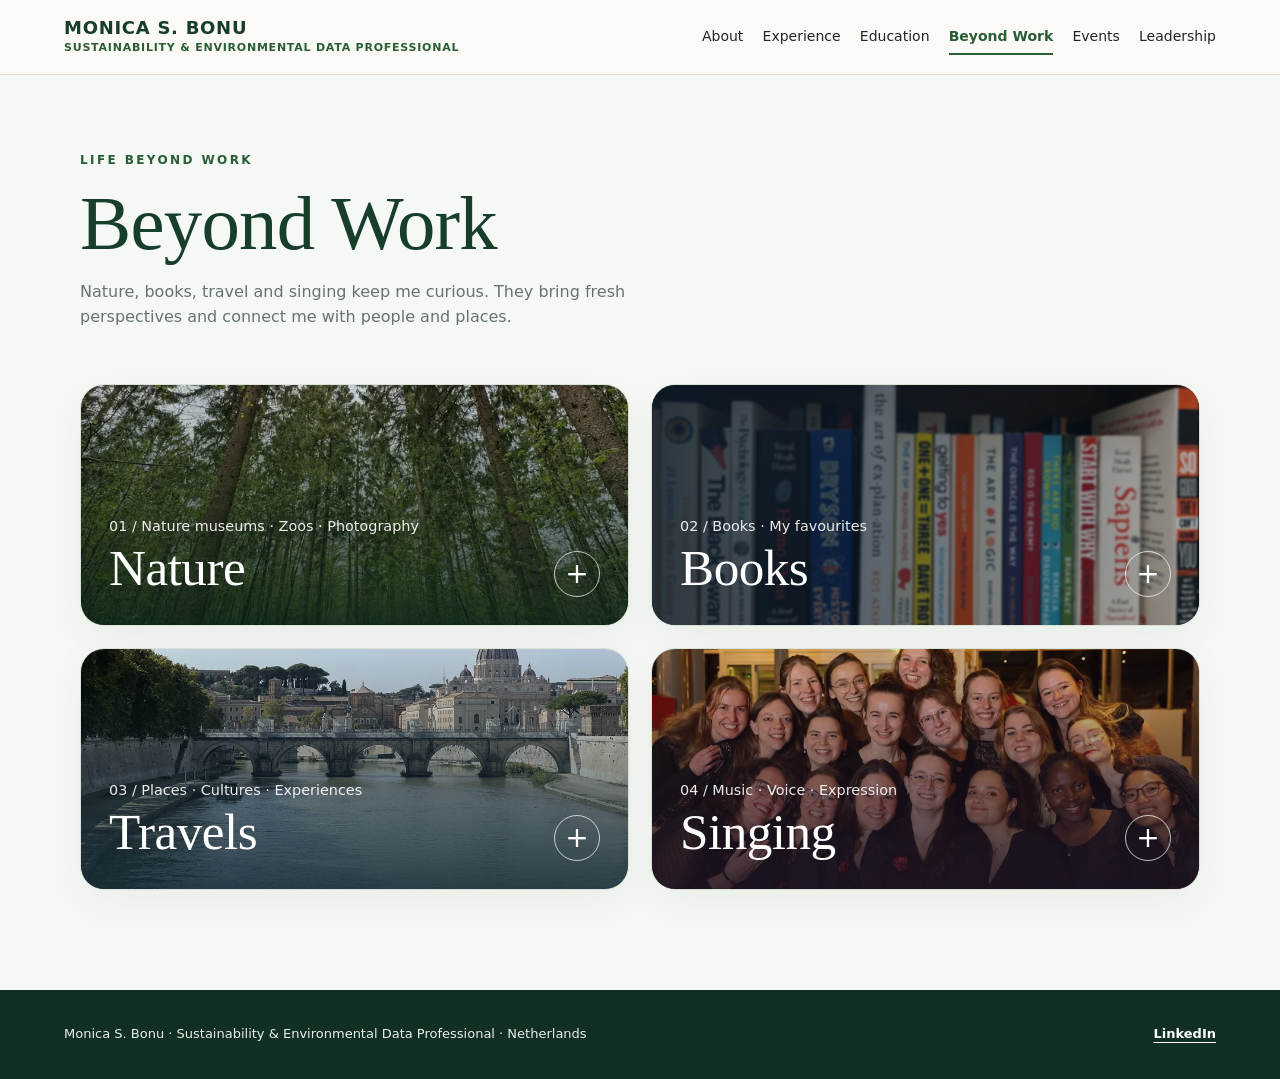
==== commit 84d57c2f: "Add files via upload Updated website redesign" ====
--- a/beyond-work.html
+++ b/beyond-work.html
@@ -64,7 +64,7 @@
 
 .singing-cover.has-photo{background-image:linear-gradient(0deg,rgba(30,20,35,.85),rgba(30,20,35,.12)),url('assets/photos/singing/choir-friends-960.webp');background-position:center 40%;background-size:cover}
 .singing-photos .photo-card img{object-fit:contain;background:#f1edf2}
-</style><link rel="stylesheet" href="assets/site.css"/><script src="assets/site.js" defer></script></head><body><header class="site-header"><div class="site-header-inner"><a class="site-brand" href="index.html"><span class="site-name">Monica S. Bonu</span><span class="site-role">Sustainability &amp; Environmental Data Professional</span></a><nav class="site-nav" id="site-menu" aria-label="Main"><a href="index.html">About</a><a href="experience.html">Experience</a><a href="education.html">Education</a><a href="beyond-work.html" class="active" aria-current="page">Beyond Work</a><a href="events.html">Events</a><a href="leadership.html">Leadership</a></nav></div></header><main><section class="intro shell"><div class="eyebrow">Life beyond work</div><h1>Beyond Work</h1><p>Nature, books, travel and singing keep me curious. They bring fresh perspectives and connect me with people and places.</p></section><section class="gallery shell"><details class="interest"><summary aria-label="Expand Nature photo gallery"><div class="cover nature-cover has-photo"><div><small>01 / Nature museums · Zoos · Photography</small><h2>Nature</h2></div><span aria-hidden="true" class="expand"></span></div></summary><div class="inside"><p class="reflection">I find nature fascinating. Whether I'm in a nature museum, at a zoo or taking photographs, I'm reminded how much we can learn from it.</p><h3>Moments in nature · Photo gallery</h3><div class="photo-carousel"><button aria-controls="interest-gallery-1" aria-label="Scroll photos left" class="carousel-arrow" data-direction="-1" type="button">‹</button><div class="photo-track" id="interest-gallery-1"><div class="photo-card"><figure><img draggable="false" src="assets/photos/nature/forest-480.webp" srcset="assets/photos/nature/forest-480.webp 1x, assets/photos/nature/forest-960.webp 2x" alt="Oosterbeek West" width="360" height="480" loading="lazy" decoding="async"/><figcaption>Oosterbeek West</figcaption></figure></div><div class="photo-card"><figure><img draggable="false" src="assets/photos/nature/niagara-480.webp" srcset="assets/photos/nature/niagara-480.webp 1x, assets/photos/nature/niagara-960.webp 2x" alt="Niagara Falls, Canada" width="480" height="360" loading="lazy" decoding="async"/><figcaption>Niagara Falls, Canada</figcaption></figure></div><div class="photo-card"><figure><img draggable="false" src="assets/photos/nature/flamingos-480.webp" srcset="assets/photos/nature/flamingos-480.webp 1x, assets/photos/nature/flamingos-960.webp 2x" alt="Flamingos: Ouwehands Dierenpark Rhenen" width="480" height="270" loading="lazy" decoding="async"/><figcaption>Flamingos: Ouwehands Dierenpark Rhenen</figcaption></figure></div><div class="photo-card"><figure><img draggable="false" src="assets/photos/nature/beach-480.webp" srcset="assets/photos/nature/beach-480.webp 1x, assets/photos/nature/beach-960.webp 2x" alt="Scheveningen Beach, Den Haag" width="480" height="360" loading="lazy" decoding="async"/><figcaption>Scheveningen Beach, Den Haag</figcaption></figure></div></div><button aria-controls="interest-gallery-1" aria-label="Scroll photos right" class="carousel-arrow" data-direction="1" type="button">›</button></div></div></details><details class="interest"><summary aria-label="Expand Books photo gallery"><div class="cover books-cover has-photo"><div><small>02 / Books · My favourites</small><h2>Books</h2></div><span aria-hidden="true" class="expand"></span></div></summary><div class="inside"><p class="reflection">I enjoy books about how people think, decide and communicate. They shape how I approach complex questions and explain my work.</p><h3>Favourite Books</h3><div class="photo-carousel"><button aria-controls="interest-gallery-2" aria-label="Scroll photos left" class="carousel-arrow" data-direction="-1" type="button">‹</button><div class="books-photos photo-track" id="interest-gallery-2"><div class="photo-card book-card"><figure><img draggable="false" src="assets/photos/books/sapiens-480.webp" srcset="assets/photos/books/sapiens-480.webp 1x, assets/photos/books/sapiens-960.webp 2x" alt="Sapiens · Yuval Noah Harari" width="341" height="480" loading="lazy" decoding="async"/><figcaption>Sapiens · Yuval Noah Harari</figcaption></figure></div><div class="photo-card book-card"><figure><img draggable="false" src="assets/photos/books/start-with-why-480.webp" srcset="assets/photos/books/start-with-why-480.webp 1x, assets/photos/books/start-with-why-960.webp 2x" alt="Start With Why · Simon Sinek" width="319" height="480" loading="lazy" decoding="async"/><figcaption>Start With Why · Simon Sinek</figcaption></figure></div><div class="photo-card book-card"><figure><img draggable="false" src="assets/photos/books/art-of-explanation-480.webp" srcset="assets/photos/books/art-of-explanation-480.webp 1x, assets/photos/books/art-of-explanation-960.webp 2x" alt="The Art of Explanation · Ros Atkins" width="327" height="480" loading="lazy" decoding="async"/><figcaption>The Art of Explanation · Ros Atkins</figcaption></figure></div><div class="photo-card book-card"><figure><img draggable="false" src="assets/photos/books/thinking-fast-and-slow-480.webp" srcset="assets/photos/books/thinking-fast-and-slow-480.webp 1x, assets/photos/books/thinking-fast-and-slow-960.webp 2x" alt="Thinking, Fast and Slow · Daniel Kahneman" width="324" height="480" loading="lazy" decoding="async"/><figcaption>Thinking, Fast and Slow · Daniel Kahneman</figcaption></figure></div></div><button aria-controls="interest-gallery-2" aria-label="Scroll photos right" class="carousel-arrow" data-direction="1" type="button">›</button></div></div></details><details class="interest"><summary aria-label="Expand Travels photo gallery"><div class="cover travels-cover has-photo"><div><small>03 / Places · Cultures · Experiences</small><h2>Travels</h2></div><span aria-hidden="true" class="expand"></span></div></summary><div class="inside"><p class="reflection">Travel lets me see how different cities manage space, water and heritage. It's where my planning background meets my curiosity.</p><h3>Places I've explored · Photo gallery</h3><div class="photo-carousel"><button aria-controls="interest-gallery-3" aria-label="Scroll travel photos left" class="carousel-arrow" data-direction="-1" type="button">‹</button><div class="travels-photos photo-track" id="interest-gallery-3"><div class="photo-card"><figure><img src="assets/photos/travel/river-bridge-480.webp" srcset="assets/photos/travel/river-bridge-480.webp 1x, assets/photos/travel/river-bridge-960.webp 2x" alt="River views, Rome" width="4032" height="3024" loading="lazy" decoding="async"/><figcaption>River views, Rome</figcaption></figure></div><div class="photo-card"><figure><img src="assets/photos/travel/little-mermaid-480.webp" srcset="assets/photos/travel/little-mermaid-480.webp 1x, assets/photos/travel/little-mermaid-960.webp 2x" alt="The Little Mermaid, Copenhagen" width="3024" height="4032" loading="lazy" decoding="async"/><figcaption>The Little Mermaid, Copenhagen</figcaption></figure></div><div class="photo-card"><figure><img src="assets/photos/travel/island-church-480.webp" srcset="assets/photos/travel/island-church-480.webp 1x, assets/photos/travel/island-church-960.webp 2x" alt="Bled Lake, Slovenia" width="3024" height="4032" loading="lazy" decoding="async"/><figcaption>Bled Lake, Slovenia</figcaption></figure></div><div class="photo-card"><figure><img src="assets/photos/travel/toronto-480.webp" srcset="assets/photos/travel/toronto-480.webp 1x, assets/photos/travel/toronto-960.webp 2x" alt="Toronto, Canada" width="4032" height="3024" loading="lazy" decoding="async"/><figcaption>Toronto, Canada</figcaption></figure></div><div class="photo-card"><figure><img src="assets/photos/travel/colosseum-480.webp" srcset="assets/photos/travel/colosseum-480.webp 1x, assets/photos/travel/colosseum-960.webp 2x" alt="Colosseum, Rome" width="4032" height="3024" loading="lazy" decoding="async"/><figcaption>Colosseum, Rome</figcaption></figure></div></div><button aria-controls="interest-gallery-3" aria-label="Scroll travel photos right" class="carousel-arrow" data-direction="1" type="button">›</button></div></div></details><details class="interest"><summary aria-label="Expand Singing photo gallery"><div class="cover singing-cover has-photo"><div><small>04 / Music · Voice · Expression</small><h2>Singing</h2></div><span aria-hidden="true" class="expand"></span></div></summary><div class="inside"><p class="reflection">From 2022 to 2024, I sang with WSKOV, the Wageningen student choir and orchestra, and served on its <a href="leadership.html">Music Selection Committee</a>.</p><h3>Singing moments · Photo gallery</h3><div class="photo-carousel"><button aria-controls="interest-gallery-4" aria-label="Scroll singing photos left" class="carousel-arrow" data-direction="-1" type="button">‹</button><div class="singing-photos photo-track" id="interest-gallery-4"><div class="photo-card"><figure><img src="assets/photos/singing/choir-performance-480.webp" srcset="assets/photos/singing/choir-performance-480.webp 1x, assets/photos/singing/choir-performance-960.webp 2x" alt="A choir performing with music folders" width="2048" height="1365" loading="lazy" decoding="async"/><figcaption>WSKOV concert 2022</figcaption></figure></div><div class="photo-card"><figure><img src="assets/photos/singing/choir-portrait-480.webp" srcset="assets/photos/singing/choir-portrait-480.webp 1x, assets/photos/singing/choir-portrait-960.webp 2x" alt="Black-and-white choir group portrait in a church" width="3377" height="3024" loading="lazy" decoding="async"/><figcaption>WSKOV concert 2022</figcaption></figure></div><div class="photo-card"><figure><img src="assets/photos/singing/concert-480.webp" srcset="assets/photos/singing/concert-480.webp 1x, assets/photos/singing/concert-960.webp 2x" alt="Choir members and orchestral musicians in a concert venue" width="4032" height="3024" loading="lazy" decoding="async"/><figcaption>WSKOV concert 2023</figcaption></figure></div><div class="photo-card"><figure><img src="assets/photos/singing/choir-friends-480.webp" srcset="assets/photos/singing/choir-friends-480.webp 1x, assets/photos/singing/choir-friends-960.webp 2x" alt="Choir members gathered for a group photograph" width="1080" height="668" loading="lazy" decoding="async"/><figcaption>WSKOV concert 2024</figcaption></figure></div><div class="photo-card"><figure><img src="assets/photos/singing/performance-480.webp" srcset="assets/photos/singing/performance-480.webp 1x, assets/photos/singing/performance-960.webp 2x" alt="Monica singing from a music score" width="1080" height="1920" loading="lazy" decoding="async"/><figcaption>In performance</figcaption></figure></div></div><button aria-controls="interest-gallery-4" aria-label="Scroll singing photos right" class="carousel-arrow" data-direction="1" type="button">›</button></div></div></details></section></main><footer class="site-footer"><div class="site-footer-inner"><div class="site-footer-name">Monica S. Bonu · Sustainability &amp; Environmental Data Professional · Netherlands</div><div class="site-footer-links"><a href="Monica-Bonu-CV.pdf" download>Download CV</a><span aria-hidden="true">·</span><a href="https://www.linkedin.com/in/monica-bonu" target="_blank" rel="noopener noreferrer">LinkedIn</a></div></div></footer><script>document.querySelectorAll('.photo-carousel').forEach(carousel => {
+</style><link rel="stylesheet" href="assets/site.css"/><script src="assets/site.js" defer></script></head><body><header class="site-header"><div class="site-header-inner"><a class="site-brand" href="index.html"><span class="site-name">Monica S. Bonu</span><span class="site-role">Sustainability &amp; Environmental Data Professional</span></a><nav class="site-nav" id="site-menu" aria-label="Main"><a href="index.html">About</a><a href="experience.html">Experience</a><a href="education.html">Education</a><a href="beyond-work.html" class="active" aria-current="page">Beyond Work</a><a href="events.html">Events</a><a href="leadership.html">Leadership</a></nav></div></header><main><section class="intro shell"><div class="eyebrow">Life beyond work</div><h1>Beyond Work</h1><p>Nature, books, travel and singing keep me curious. They bring fresh perspectives and connect me with people and places.</p></section><section class="gallery shell"><details class="interest"><summary aria-label="Expand Nature photo gallery"><div class="cover nature-cover has-photo"><div><small>01 / Nature museums · Zoos · Photography</small><h2>Nature</h2></div><span aria-hidden="true" class="expand"></span></div></summary><div class="inside"><p class="reflection">I find nature fascinating. Whether I'm in a nature museum, at a zoo or taking photographs, I'm reminded how much we can learn from it.</p><h3>Moments in nature · Photo gallery</h3><div class="photo-carousel"><button aria-controls="interest-gallery-1" aria-label="Scroll photos left" class="carousel-arrow" data-direction="-1" type="button">‹</button><div class="photo-track" id="interest-gallery-1"><div class="photo-card"><figure><img draggable="false" src="assets/photos/nature/forest-480.webp" srcset="assets/photos/nature/forest-480.webp 1x, assets/photos/nature/forest-960.webp 2x" alt="Oosterbeek West" width="360" height="480" loading="lazy" decoding="async"/><figcaption>Oosterbeek West</figcaption></figure></div><div class="photo-card"><figure><img draggable="false" src="assets/photos/nature/niagara-480.webp" srcset="assets/photos/nature/niagara-480.webp 1x, assets/photos/nature/niagara-960.webp 2x" alt="Niagara Falls, Canada" width="480" height="360" loading="lazy" decoding="async"/><figcaption>Niagara Falls, Canada</figcaption></figure></div><div class="photo-card"><figure><img draggable="false" src="assets/photos/nature/flamingos-480.webp" srcset="assets/photos/nature/flamingos-480.webp 1x, assets/photos/nature/flamingos-960.webp 2x" alt="Flamingos: Ouwehands Dierenpark Rhenen" width="480" height="270" loading="lazy" decoding="async"/><figcaption>Flamingos: Ouwehands Dierenpark Rhenen</figcaption></figure></div><div class="photo-card"><figure><img draggable="false" src="assets/photos/nature/beach-480.webp" srcset="assets/photos/nature/beach-480.webp 1x, assets/photos/nature/beach-960.webp 2x" alt="Scheveningen Beach, Den Haag" width="480" height="360" loading="lazy" decoding="async"/><figcaption>Scheveningen Beach, Den Haag</figcaption></figure></div></div><button aria-controls="interest-gallery-1" aria-label="Scroll photos right" class="carousel-arrow" data-direction="1" type="button">›</button></div></div></details><details class="interest"><summary aria-label="Expand Books photo gallery"><div class="cover books-cover has-photo"><div><small>02 / Books · My favourites</small><h2>Books</h2></div><span aria-hidden="true" class="expand"></span></div></summary><div class="inside"><p class="reflection">I enjoy books about how people think, decide and communicate. They shape how I approach complex questions and explain my work.</p><h3>Favourite Books</h3><div class="photo-carousel"><button aria-controls="interest-gallery-2" aria-label="Scroll photos left" class="carousel-arrow" data-direction="-1" type="button">‹</button><div class="books-photos photo-track" id="interest-gallery-2"><div class="photo-card book-card"><figure><img draggable="false" src="assets/photos/books/sapiens-480.webp" srcset="assets/photos/books/sapiens-480.webp 1x, assets/photos/books/sapiens-960.webp 2x" alt="Sapiens · Yuval Noah Harari" width="341" height="480" loading="lazy" decoding="async"/><figcaption>Sapiens · Yuval Noah Harari</figcaption></figure></div><div class="photo-card book-card"><figure><img draggable="false" src="assets/photos/books/start-with-why-480.webp" srcset="assets/photos/books/start-with-why-480.webp 1x, assets/photos/books/start-with-why-960.webp 2x" alt="Start With Why · Simon Sinek" width="319" height="480" loading="lazy" decoding="async"/><figcaption>Start With Why · Simon Sinek</figcaption></figure></div><div class="photo-card book-card"><figure><img draggable="false" src="assets/photos/books/art-of-explanation-480.webp" srcset="assets/photos/books/art-of-explanation-480.webp 1x, assets/photos/books/art-of-explanation-960.webp 2x" alt="The Art of Explanation · Ros Atkins" width="327" height="480" loading="lazy" decoding="async"/><figcaption>The Art of Explanation · Ros Atkins</figcaption></figure></div><div class="photo-card book-card"><figure><img draggable="false" src="assets/photos/books/thinking-fast-and-slow-480.webp" srcset="assets/photos/books/thinking-fast-and-slow-480.webp 1x, assets/photos/books/thinking-fast-and-slow-960.webp 2x" alt="Thinking, Fast and Slow · Daniel Kahneman" width="324" height="480" loading="lazy" decoding="async"/><figcaption>Thinking, Fast and Slow · Daniel Kahneman</figcaption></figure></div></div><button aria-controls="interest-gallery-2" aria-label="Scroll photos right" class="carousel-arrow" data-direction="1" type="button">›</button></div></div></details><details class="interest"><summary aria-label="Expand Travels photo gallery"><div class="cover travels-cover has-photo"><div><small>03 / Places · Cultures · Experiences</small><h2>Travels</h2></div><span aria-hidden="true" class="expand"></span></div></summary><div class="inside"><p class="reflection">Travel lets me see how different cities manage space, water and heritage. It's where my planning background meets my curiosity.</p><h3>Places I've explored · Photo gallery</h3><div class="photo-carousel"><button aria-controls="interest-gallery-3" aria-label="Scroll travel photos left" class="carousel-arrow" data-direction="-1" type="button">‹</button><div class="travels-photos photo-track" id="interest-gallery-3"><div class="photo-card"><figure><img src="assets/photos/travel/river-bridge-480.webp" srcset="assets/photos/travel/river-bridge-480.webp 1x, assets/photos/travel/river-bridge-960.webp 2x" alt="River views, Rome" width="4032" height="3024" loading="lazy" decoding="async"/><figcaption>River views, Rome</figcaption></figure></div><div class="photo-card"><figure><img src="assets/photos/travel/little-mermaid-480.webp" srcset="assets/photos/travel/little-mermaid-480.webp 1x, assets/photos/travel/little-mermaid-960.webp 2x" alt="The Little Mermaid, Copenhagen" width="3024" height="4032" loading="lazy" decoding="async"/><figcaption>The Little Mermaid, Copenhagen</figcaption></figure></div><div class="photo-card"><figure><img src="assets/photos/travel/island-church-480.webp" srcset="assets/photos/travel/island-church-480.webp 1x, assets/photos/travel/island-church-960.webp 2x" alt="Bled Lake, Slovenia" width="3024" height="4032" loading="lazy" decoding="async"/><figcaption>Bled Lake, Slovenia</figcaption></figure></div><div class="photo-card"><figure><img src="assets/photos/travel/toronto-480.webp" srcset="assets/photos/travel/toronto-480.webp 1x, assets/photos/travel/toronto-960.webp 2x" alt="Toronto, Canada" width="4032" height="3024" loading="lazy" decoding="async"/><figcaption>Toronto, Canada</figcaption></figure></div><div class="photo-card"><figure><img src="assets/photos/travel/colosseum-480.webp" srcset="assets/photos/travel/colosseum-480.webp 1x, assets/photos/travel/colosseum-960.webp 2x" alt="Colosseum, Rome" width="4032" height="3024" loading="lazy" decoding="async"/><figcaption>Colosseum, Rome</figcaption></figure></div></div><button aria-controls="interest-gallery-3" aria-label="Scroll travel photos right" class="carousel-arrow" data-direction="1" type="button">›</button></div></div></details><details class="interest"><summary aria-label="Expand Singing photo gallery"><div class="cover singing-cover has-photo"><div><small>04 / Music · Voice · Expression</small><h2>Singing</h2></div><span aria-hidden="true" class="expand"></span></div></summary><div class="inside"><p class="reflection">From 2022 to 2024, I sang with WSKOV, the Wageningen student choir and orchestra, and served on its <a href="leadership.html">Music Selection Committee</a>.</p><h3>Singing moments · Photo gallery</h3><div class="photo-carousel"><button aria-controls="interest-gallery-4" aria-label="Scroll singing photos left" class="carousel-arrow" data-direction="-1" type="button">‹</button><div class="singing-photos photo-track" id="interest-gallery-4"><div class="photo-card"><figure><img src="assets/photos/singing/choir-performance-480.webp" srcset="assets/photos/singing/choir-performance-480.webp 1x, assets/photos/singing/choir-performance-960.webp 2x" alt="A choir performing with music folders" width="2048" height="1365" loading="lazy" decoding="async"/><figcaption>WSKOV concert 2022</figcaption></figure></div><div class="photo-card"><figure><img src="assets/photos/singing/choir-portrait-480.webp" srcset="assets/photos/singing/choir-portrait-480.webp 1x, assets/photos/singing/choir-portrait-960.webp 2x" alt="Black-and-white choir group portrait in a church" width="3377" height="3024" loading="lazy" decoding="async"/><figcaption>WSKOV concert 2022</figcaption></figure></div><div class="photo-card"><figure><img src="assets/photos/singing/concert-480.webp" srcset="assets/photos/singing/concert-480.webp 1x, assets/photos/singing/concert-960.webp 2x" alt="Choir members and orchestral musicians in a concert venue" width="4032" height="3024" loading="lazy" decoding="async"/><figcaption>WSKOV concert 2023</figcaption></figure></div><div class="photo-card"><figure><img src="assets/photos/singing/choir-friends-480.webp" srcset="assets/photos/singing/choir-friends-480.webp 1x, assets/photos/singing/choir-friends-960.webp 2x" alt="Choir members gathered for a group photograph" width="1080" height="668" loading="lazy" decoding="async"/><figcaption>WSKOV concert 2024</figcaption></figure></div><div class="photo-card"><figure><img src="assets/photos/singing/performance-480.webp" srcset="assets/photos/singing/performance-480.webp 1x, assets/photos/singing/performance-960.webp 2x" alt="Monica singing from a music score" width="1080" height="1920" loading="lazy" decoding="async"/><figcaption>In performance</figcaption></figure></div></div><button aria-controls="interest-gallery-4" aria-label="Scroll singing photos right" class="carousel-arrow" data-direction="1" type="button">›</button></div></div></details></section></main><footer class="site-footer"><div class="site-footer-inner"><div class="site-footer-name">Monica S. Bonu · Sustainability &amp; Environmental Data Professional · Netherlands</div><div class="site-footer-links"><a href="https://www.linkedin.com/in/monica-bonu" target="_blank" rel="noopener noreferrer">LinkedIn</a></div></div></footer><script>document.querySelectorAll('.photo-carousel').forEach(carousel => {
   const track = carousel.querySelector('.photo-track');
   const buttons = carousel.querySelectorAll('.carousel-arrow');
   function updateButtons(){
